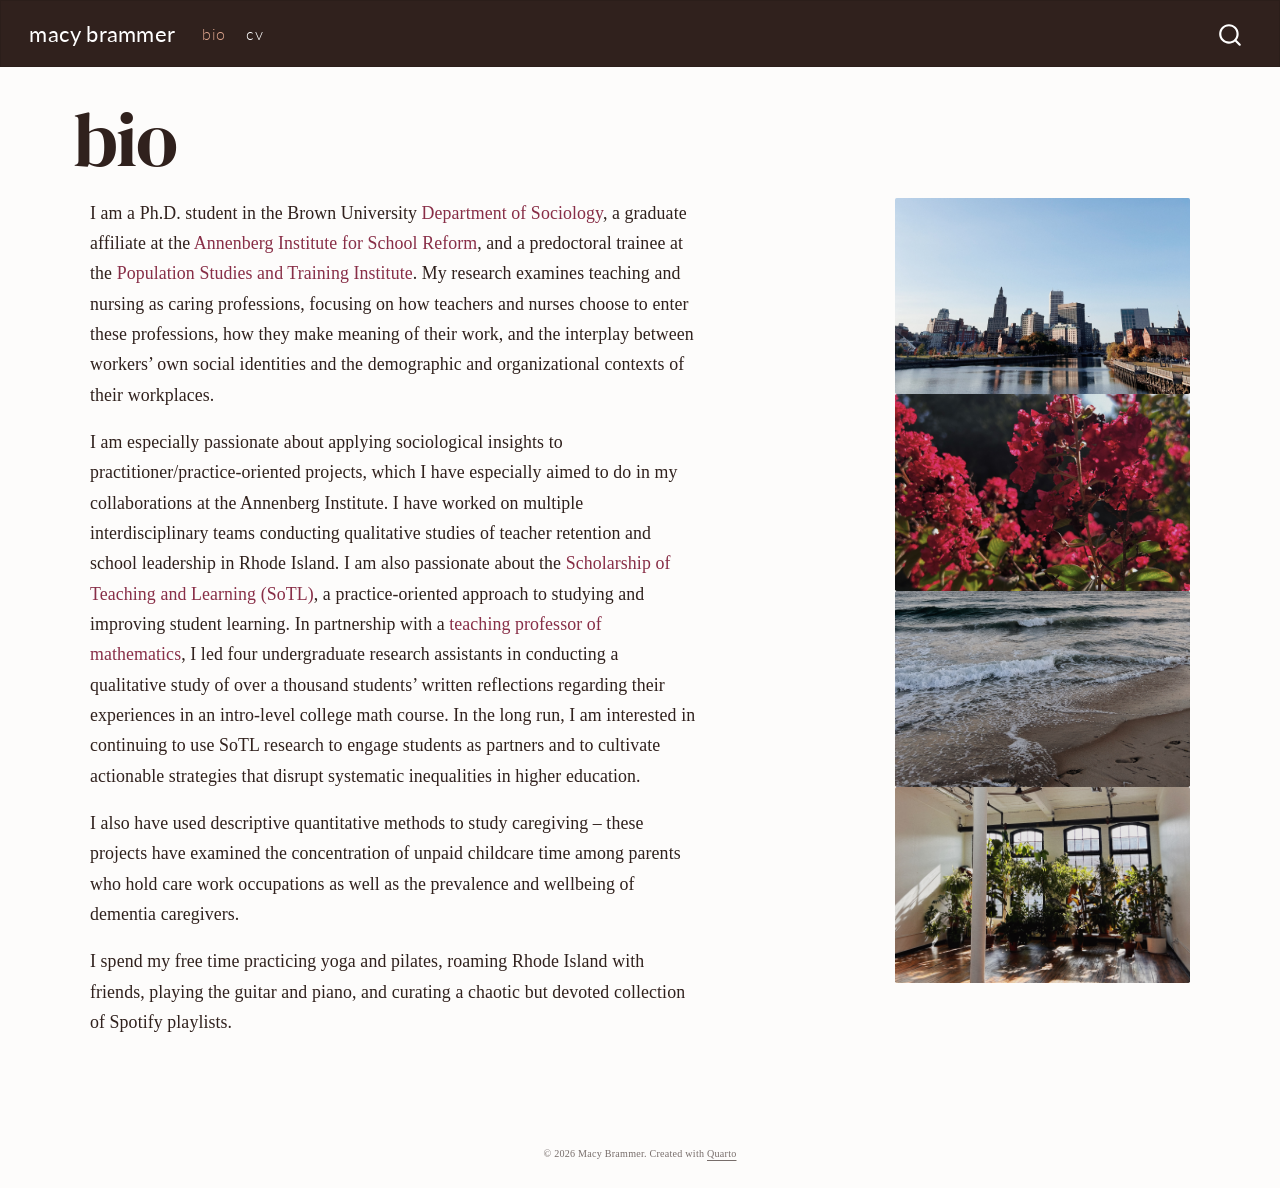
==== about.html @ 9151dffd "Built site for gh-pages" ====
<!DOCTYPE html>
<html xmlns="http://www.w3.org/1999/xhtml" lang="en" xml:lang="en"><head>

<meta charset="utf-8">
<meta name="generator" content="quarto-1.10.18">

<meta name="viewport" content="width=device-width, initial-scale=1.0, user-scalable=yes">


<title>bio – macy brammer</title>
<style>
/* Default styles provided by pandoc.
** See https://pandoc.org/MANUAL.html#variables-for-html for config info.
*/
span.smallcaps{font-variant: small-caps;}
div.columns{display: flex; gap: 1.5em;}
div.column{flex: auto;}
@media screen {
div.columns{gap: min(4vw, 1.5em);}
div.column{overflow-x: auto;}
}
div.hanging-indent{margin-left: 1.5em; text-indent: -1.5em;}
ul.task-list{list-style: none;}
ul.task-list li input[type="checkbox"] {
  width: 0.8em;
  margin: 0 0.8em 0.2em -1em; /* quarto-specific, see https://github.com/quarto-dev/quarto-cli/issues/4556 */ 
  vertical-align: middle;
}
</style>


<script src="site_libs/quarto-nav/quarto-nav.js"></script>
<script src="site_libs/quarto-nav/headroom.min.js"></script>
<script src="site_libs/clipboard/clipboard.min.js"></script>
<script src="site_libs/quarto-search/autocomplete.umd.js"></script>
<script src="site_libs/quarto-search/fuse.min.js"></script>
<script src="site_libs/quarto-search/quarto-search.js"></script>
<meta name="quarto:offset" content="./">
<script src="site_libs/quarto-html/quarto.js" type="module"></script>
<script src="site_libs/quarto-html/tabsets/tabsets.js" type="module"></script>
<script src="site_libs/quarto-html/popper.min.js"></script>
<script src="site_libs/quarto-html/tippy.umd.min.js"></script>
<script src="site_libs/quarto-html/anchor.min.js"></script>
<link href="site_libs/quarto-html/tippy.css" rel="stylesheet">
<link href="site_libs/quarto-html/quarto-syntax-highlighting-64a204ab8560d761af7679ceaba22944.css" rel="stylesheet" id="quarto-text-highlighting-styles">
<script src="site_libs/bootstrap/bootstrap.min.js"></script>
<link href="site_libs/bootstrap/bootstrap-icons.css" rel="stylesheet">
<link href="site_libs/bootstrap/bootstrap-67c8a70a88e616a571a71c9771761656.min.css" rel="stylesheet" append-hash="true" id="quarto-bootstrap" data-mode="light">
<script id="quarto-search-options" type="application/json">{
  "location": "navbar",
  "copy-button": false,
  "collapse-after": 3,
  "panel-placement": "end",
  "type": "overlay",
  "limit": 50,
  "keyboard-shortcut": [
    "f",
    "/",
    "s"
  ],
  "show-item-context": false,
  "language": {
    "search-no-results-text": "No results",
    "search-matching-documents-text": "matching documents",
    "search-copy-link-title": "Copy link to search",
    "search-hide-matches-text": "Hide additional matches",
    "search-more-match-text": "more match in this document",
    "search-more-matches-text": "more matches in this document",
    "search-clear-button-title": "Clear",
    "search-text-placeholder": "",
    "search-detached-cancel-button-title": "Cancel",
    "search-submit-button-title": "Submit",
    "search-label": "Search"
  }
}</script>


<link rel="stylesheet" href="styles.css">
</head>

<body class="nav-fixed quarto-light">

<div id="quarto-search-results"></div>
  <header id="quarto-header" class="headroom fixed-top">
    <nav class="navbar navbar-expand-lg " data-bs-theme="dark">
      <div class="navbar-container container-fluid">
      <div class="navbar-brand-container mx-auto">
    <a class="navbar-brand" href="./index.html">
    <span class="navbar-title">macy brammer</span>
    </a>
  </div>
            <div id="quarto-search" class="" title="Search"></div>
          <button class="navbar-toggler" type="button" data-bs-toggle="collapse" data-bs-target="#navbarCollapse" aria-controls="navbarCollapse" role="menu" aria-expanded="false" aria-label="Toggle navigation" onclick="if (window.quartoToggleHeadroom) { window.quartoToggleHeadroom(); }">
  <span class="navbar-toggler-icon"></span>
</button>
          <div class="collapse navbar-collapse" id="navbarCollapse">
            <ul class="navbar-nav navbar-nav-scroll me-auto">
  <li class="nav-item">
    <a class="nav-link active" href="./about.html" aria-current="page"> 
<span class="menu-text">bio</span></a>
  </li>  
  <li class="nav-item">
    <a class="nav-link" href="./cv.html"> 
<span class="menu-text">cv</span></a>
  </li>  
</ul>
          </div> <!-- /navcollapse -->
            <div class="quarto-navbar-tools">
</div>
      </div> <!-- /container-fluid -->
    </nav>
</header>
<!-- content -->
<div id="quarto-content" class="quarto-container page-columns page-rows-contents page-layout-full page-navbar">
<!-- sidebar -->
<!-- margin-sidebar -->
    <div id="quarto-margin-sidebar" class="sidebar margin-sidebar zindex-bottom">
        
    </div>
<!-- main -->
<main class="content column-page" id="quarto-document-content">

<header id="title-block-header" class="quarto-title-block default">
<div class="quarto-title">
<h1 class="title">bio</h1>
</div>



<div class="quarto-title-meta column-page">

    
  
    
  </div>
  


</header>


<div class="about-grid">
<div class="about-text">
<p>I am a Ph.D.&nbsp;student in the Brown University <a href="https://sociology.brown.edu/people/macy-brammer" class="no-underline">Department of Sociology</a>, a graduate affiliate at the <a href="https://annenberg.brown.edu/people/macy-brammer" class="no-underline">Annenberg Institute for School Reform</a>, and a predoctoral trainee at the <a href="https://pstc.brown.edu/people/macy-brammer" class="no-underline">Population Studies and Training Institute</a>. My research examines teaching and nursing as caring professions, focusing on how teachers and nurses choose to enter these professions, how they make meaning of their work, and the interplay between workers’ own social identities and the demographic and organizational contexts of their workplaces.</p>
<p>I am especially passionate about applying sociological insights to practitioner/practice-oriented projects, which I have especially aimed to do in my collaborations at the Annenberg Institute. I have worked on multiple interdisciplinary teams conducting qualitative studies of teacher retention and school leadership in Rhode Island. I am also passionate about the <a href="https://www.centerforengagedlearning.org/studying-engaged-learning/what-is-sotl/" class="no-underline">Scholarship of Teaching and Learning (SoTL)</a>, a practice-oriented approach to studying and improving student learning. In partnership with a <a href="https://sites.google.com/a/brown.edu/jordan-kostiuk/" class="no-underline">teaching professor of mathematics</a>, I led four undergraduate research assistants in conducting a qualitative study of over a thousand students’ written reflections regarding their experiences in an intro-level college math course. In the long run, I am interested in continuing to use SoTL research to engage students as partners and to cultivate actionable strategies that disrupt systematic inequalities in higher education.</p>
<p>I also have used descriptive quantitative methods to study caregiving – these projects have examined the concentration of unpaid childcare time among parents who hold care work occupations as well as the prevalence and wellbeing of dementia caregivers.</p>
<p>I spend my free time practicing yoga and pilates, roaming Rhode Island with friends, playing the guitar and piano, and curating a chaotic but devoted collection of Spotify playlists.</p>
</div>
<div class="about-images">
<p><img src="images/provday2.jpg" class="img-fluid"> <img src="images/redflowers.jpg" class="img-fluid"> <img src="images/ocean2.jpg" class="img-fluid"> <img src="images/yoga.jpg" class="img-fluid"></p>


</div>
</div>

</main> <!-- /main -->
<script id="quarto-html-after-body" type="application/javascript">
  window.document.addEventListener("DOMContentLoaded", function (event) {
    const icon = "";
    const anchorJS = new window.AnchorJS();
    anchorJS.options = {
      placement: 'right',
      icon: icon
    };
    anchorJS.add('.anchored');
    const isCodeAnnotation = (el) => {
      for (const clz of el.classList) {
        if (clz.startsWith('code-annotation-')) {                     
          return true;
        }
      }
      return false;
    }
    const onCopySuccess = function(e) {
      // button target
      const button = e.trigger;
      // don't keep focus
      button.blur();
      // flash "checked"
      button.classList.add('code-copy-button-checked');
      var currentTitle = button.getAttribute("title");
      button.setAttribute("title", "Copied!");
      let tooltip;
      if (window.bootstrap) {
        button.setAttribute("data-bs-toggle", "tooltip");
        button.setAttribute("data-bs-placement", "left");
        button.setAttribute("data-bs-title", "Copied!");
        tooltip = new bootstrap.Tooltip(button, 
          { trigger: "manual", 
            customClass: "code-copy-button-tooltip",
            offset: [0, -8]});
        tooltip.show();    
      }
      setTimeout(function() {
        if (tooltip) {
          tooltip.hide();
          button.removeAttribute("data-bs-title");
          button.removeAttribute("data-bs-toggle");
          button.removeAttribute("data-bs-placement");
        }
        button.setAttribute("title", currentTitle);
        button.classList.remove('code-copy-button-checked');
      }, 1000);
      // clear code selection
      e.clearSelection();
    }
    const getTextToCopy = function(trigger) {
      const outerScaffold = trigger.parentElement.cloneNode(true);
      const codeEl = outerScaffold.querySelector('code');
      for (const childEl of codeEl.children) {
        if (isCodeAnnotation(childEl)) {
          childEl.remove();
        }
      }
      return codeEl.innerText;
    }
    const clipboard = new window.ClipboardJS('.code-copy-button:not([data-in-quarto-modal])', {
      text: getTextToCopy
    });
    clipboard.on('success', onCopySuccess);
    if (window.document.getElementById('quarto-embedded-source-code-modal')) {
      const clipboardModal = new window.ClipboardJS('.code-copy-button[data-in-quarto-modal]', {
        text: getTextToCopy,
        container: window.document.getElementById('quarto-embedded-source-code-modal')
      });
      clipboardModal.on('success', onCopySuccess);
    }
      var localhostRegex = new RegExp(/^(?:http|https):\/\/localhost\:?[0-9]*\//);
      var mailtoRegex = new RegExp(/^mailto:/);
        var filterRegex = new RegExp('/' + window.location.host + '/');
      var isInternal = (href) => {
          return filterRegex.test(href) || localhostRegex.test(href) || mailtoRegex.test(href);
      }
      // Inspect non-navigation links and adorn them if external
     var links = window.document.querySelectorAll('a[href]:not(.nav-link):not(.navbar-brand):not(.toc-action):not(.sidebar-link):not(.sidebar-item-toggle):not(.pagination-link):not(.no-external):not([aria-hidden]):not(.dropdown-item):not(.quarto-navigation-tool):not(.about-link)');
      for (var i=0; i<links.length; i++) {
        const link = links[i];
        if (!isInternal(link.href)) {
          // undo the damage that might have been done by quarto-nav.js in the case of
          // links that we want to consider external
          if (link.dataset.originalHref !== undefined) {
            link.href = link.dataset.originalHref;
          }
        }
      }
    function tippyHover(el, contentFn, onTriggerFn, onUntriggerFn) {
      const config = {
        allowHTML: true,
        maxWidth: 500,
        delay: 100,
        arrow: false,
        appendTo: function(el) {
            return el.parentElement;
        },
        interactive: true,
        interactiveBorder: 10,
        theme: 'quarto',
        placement: 'bottom-start',
      };
      if (contentFn) {
        config.content = contentFn;
      }
      if (onTriggerFn) {
        config.onTrigger = onTriggerFn;
      }
      if (onUntriggerFn) {
        config.onUntrigger = onUntriggerFn;
      }
      window.tippy(el, config); 
    }
    const noterefs = window.document.querySelectorAll('a[role="doc-noteref"]');
    for (var i=0; i<noterefs.length; i++) {
      const ref = noterefs[i];
      tippyHover(ref, function() {
        // use id or data attribute instead here
        let href = ref.getAttribute('data-footnote-href') || ref.getAttribute('href');
        try { href = new URL(href).hash; } catch {}
        const id = href.replace(/^#\/?/, "");
        const note = window.document.getElementById(id);
        if (note) {
          return note.innerHTML;
        } else {
          return "";
        }
      });
    }
    const xrefs = window.document.querySelectorAll('a.quarto-xref');
    const processXRef = (id, note) => {
      // Strip column container classes
      const stripColumnClz = (el) => {
        el.classList.remove("page-full", "page-columns");
        if (el.children) {
          for (const child of el.children) {
            stripColumnClz(child);
          }
        }
      }
      stripColumnClz(note)
      if (id === null || id.startsWith('sec-')) {
        // Special case sections, only their first couple elements
        const container = document.createElement("div");
        if (note.children && note.children.length > 2) {
          container.appendChild(note.children[0].cloneNode(true));
          for (let i = 1; i < note.children.length; i++) {
            const child = note.children[i];
            if (child.tagName === "P" && child.innerText === "") {
              continue;
            } else {
              container.appendChild(child.cloneNode(true));
              break;
            }
          }
          if (window.Quarto?.typesetMath) {
            window.Quarto.typesetMath(container);
          }
          return container.innerHTML
        } else {
          if (window.Quarto?.typesetMath) {
            window.Quarto.typesetMath(note);
          }
          return note.innerHTML;
        }
      } else {
        // Remove any anchor links if they are present
        const anchorLink = note.querySelector('a.anchorjs-link');
        if (anchorLink) {
          anchorLink.remove();
        }
        if (window.Quarto?.typesetMath) {
          window.Quarto.typesetMath(note);
        }
        if (note.classList.contains("callout")) {
          return note.outerHTML;
        } else {
          return note.innerHTML;
        }
      }
    }
    for (var i=0; i<xrefs.length; i++) {
      const xref = xrefs[i];
      tippyHover(xref, undefined, function(instance) {
        instance.disable();
        let url = xref.getAttribute('href');
        let hash = undefined; 
        if (url.startsWith('#')) {
          hash = url;
        } else {
          try { hash = new URL(url).hash; } catch {}
        }
        if (hash) {
          const id = hash.replace(/^#\/?/, "");
          const note = window.document.getElementById(id);
          if (note !== null) {
            try {
              const html = processXRef(id, note.cloneNode(true));
              instance.setContent(html);
            } finally {
              instance.enable();
              instance.show();
            }
          } else {
            // See if we can fetch this
            fetch(url.split('#')[0])
            .then(res => res.text())
            .then(html => {
              const parser = new DOMParser();
              const htmlDoc = parser.parseFromString(html, "text/html");
              const note = htmlDoc.getElementById(id);
              if (note !== null) {
                const html = processXRef(id, note);
                instance.setContent(html);
              } 
            }).finally(() => {
              instance.enable();
              instance.show();
            });
          }
        } else {
          // See if we can fetch a full url (with no hash to target)
          // This is a special case and we should probably do some content thinning / targeting
          fetch(url)
          .then(res => res.text())
          .then(html => {
            const parser = new DOMParser();
            const htmlDoc = parser.parseFromString(html, "text/html");
            const note = htmlDoc.querySelector('main.content');
            if (note !== null) {
              // This should only happen for chapter cross references
              // (since there is no id in the URL)
              // remove the first header
              if (note.children.length > 0 && note.children[0].tagName === "HEADER") {
                note.children[0].remove();
              }
              const html = processXRef(null, note);
              instance.setContent(html);
            } 
          }).finally(() => {
            instance.enable();
            instance.show();
          });
        }
      }, function(instance) {
      });
    }
        let selectedAnnoteEl;
        const selectorForAnnotation = ( cell, annotation) => {
          let cellAttr = 'data-code-cell="' + cell + '"';
          let lineAttr = 'data-code-annotation="' +  annotation + '"';
          const selector = 'span[' + cellAttr + '][' + lineAttr + ']';
          return selector;
        }
        const selectCodeLines = (annoteEl) => {
          const doc = window.document;
          const targetCell = annoteEl.getAttribute("data-target-cell");
          const targetAnnotation = annoteEl.getAttribute("data-target-annotation");
          const annoteSpan = window.document.querySelector(selectorForAnnotation(targetCell, targetAnnotation));
          const lines = annoteSpan.getAttribute("data-code-lines").split(",");
          const lineIds = lines.map((line) => {
            return targetCell + "-" + line;
          })
          let top = null;
          let height = null;
          let parent = null;
          if (lineIds.length > 0) {
              //compute the position of the single el (top and bottom and make a div)
              const el = window.document.getElementById(lineIds[0]);
              top = el.offsetTop;
              height = el.offsetHeight;
              parent = el.parentElement.parentElement;
            if (lineIds.length > 1) {
              const lastEl = window.document.getElementById(lineIds[lineIds.length - 1]);
              const bottom = lastEl.offsetTop + lastEl.offsetHeight;
              height = bottom - top;
            }
            if (top !== null && height !== null && parent !== null) {
              // cook up a div (if necessary) and position it 
              let div = window.document.getElementById("code-annotation-line-highlight");
              if (div === null) {
                div = window.document.createElement("div");
                div.setAttribute("id", "code-annotation-line-highlight");
                div.style.position = 'absolute';
                parent.appendChild(div);
              }
              div.style.top = top - 2 + "px";
              div.style.height = height + 4 + "px";
              div.style.left = 0;
              let gutterDiv = window.document.getElementById("code-annotation-line-highlight-gutter");
              if (gutterDiv === null) {
                gutterDiv = window.document.createElement("div");
                gutterDiv.setAttribute("id", "code-annotation-line-highlight-gutter");
                gutterDiv.style.position = 'absolute';
                const codeCell = window.document.getElementById(targetCell);
                const gutter = codeCell.querySelector('.code-annotation-gutter');
                gutter.appendChild(gutterDiv);
              }
              gutterDiv.style.top = top - 2 + "px";
              gutterDiv.style.height = height + 4 + "px";
            }
            selectedAnnoteEl = annoteEl;
          }
        };
        const unselectCodeLines = () => {
          const elementsIds = ["code-annotation-line-highlight", "code-annotation-line-highlight-gutter"];
          elementsIds.forEach((elId) => {
            const div = window.document.getElementById(elId);
            if (div) {
              div.remove();
            }
          });
          selectedAnnoteEl = undefined;
        };
          // Handle positioning of the toggle
      window.addEventListener(
        "resize",
        throttle(() => {
          elRect = undefined;
          if (selectedAnnoteEl) {
            selectCodeLines(selectedAnnoteEl);
          }
        }, 10)
      );
      function throttle(fn, ms) {
      let throttle = false;
      let timer;
        return (...args) => {
          if(!throttle) { // first call gets through
              fn.apply(this, args);
              throttle = true;
          } else { // all the others get throttled
              if(timer) clearTimeout(timer); // cancel #2
              timer = setTimeout(() => {
                fn.apply(this, args);
                timer = throttle = false;
              }, ms);
          }
        };
      }
        // Attach click handler to the DT
        const annoteDls = window.document.querySelectorAll('dt[data-target-cell]');
        for (const annoteDlNode of annoteDls) {
          annoteDlNode.addEventListener('click', (event) => {
            const clickedEl = event.target;
            if (clickedEl !== selectedAnnoteEl) {
              unselectCodeLines();
              const activeEl = window.document.querySelector('dt[data-target-cell].code-annotation-active');
              if (activeEl) {
                activeEl.classList.remove('code-annotation-active');
              }
              selectCodeLines(clickedEl);
              clickedEl.classList.add('code-annotation-active');
            } else {
              // Unselect the line
              unselectCodeLines();
              clickedEl.classList.remove('code-annotation-active');
            }
          });
        }
    const findCites = (el) => {
      const parentEl = el.parentElement;
      if (parentEl) {
        const cites = parentEl.dataset.cites;
        if (cites) {
          return {
            el,
            cites: cites.split(' ')
          };
        } else {
          return findCites(el.parentElement)
        }
      } else {
        return undefined;
      }
    };
    var bibliorefs = window.document.querySelectorAll('a[role="doc-biblioref"]');
    for (var i=0; i<bibliorefs.length; i++) {
      const ref = bibliorefs[i];
      const citeInfo = findCites(ref);
      if (citeInfo) {
        tippyHover(citeInfo.el, function() {
          var popup = window.document.createElement('div');
          citeInfo.cites.forEach(function(cite) {
            var citeDiv = window.document.createElement('div');
            citeDiv.classList.add('hanging-indent');
            citeDiv.classList.add('csl-entry');
            var biblioDiv = window.document.getElementById('ref-' + cite);
            if (biblioDiv) {
              citeDiv.innerHTML = biblioDiv.innerHTML;
            }
            popup.appendChild(citeDiv);
          });
          return popup.innerHTML;
        });
      }
    }
  });
  </script>
</div> <!-- /content -->
<footer class="footer">
  <div class="nav-footer">
    <div class="nav-footer-left">
      &nbsp;
    </div>   
    <div class="nav-footer-center">
<p>© 2026 Macy Brammer. Created with <a href="https://quarto.org/">Quarto</a></p>
</div>
    <div class="nav-footer-right">
      &nbsp;
    </div>
  </div>
</footer>




</body></html>
---- site_libs/quarto-html/tippy.css ----
.tippy-box[data-animation=fade][data-state=hidden]{opacity:0}[data-tippy-root]{max-width:calc(100vw - 10px)}.tippy-box{position:relative;background-color:#333;color:#fff;border-radius:4px;font-size:14px;line-height:1.4;white-space:normal;outline:0;transition-property:transform,visibility,opacity}.tippy-box[data-placement^=top]>.tippy-arrow{bottom:0}.tippy-box[data-placement^=top]>.tippy-arrow:before{bottom:-7px;left:0;border-width:8px 8px 0;border-top-color:initial;transform-origin:center top}.tippy-box[data-placement^=bottom]>.tippy-arrow{top:0}.tippy-box[data-placement^=bottom]>.tippy-arrow:before{top:-7px;left:0;border-width:0 8px 8px;border-bottom-color:initial;transform-origin:center bottom}.tippy-box[data-placement^=left]>.tippy-arrow{right:0}.tippy-box[data-placement^=left]>.tippy-arrow:before{border-width:8px 0 8px 8px;border-left-color:initial;right:-7px;transform-origin:center left}.tippy-box[data-placement^=right]>.tippy-arrow{left:0}.tippy-box[data-placement^=right]>.tippy-arrow:before{left:-7px;border-width:8px 8px 8px 0;border-right-color:initial;transform-origin:center right}.tippy-box[data-inertia][data-state=visible]{transition-timing-function:cubic-bezier(.54,1.5,.38,1.11)}.tippy-arrow{width:16px;height:16px;color:#333}.tippy-arrow:before{content:"";position:absolute;border-color:transparent;border-style:solid}.tippy-content{position:relative;padding:5px 9px;z-index:1}
---- site_libs/quarto-html/quarto-syntax-highlighting-64a204ab8560d761af7679ceaba22944.css ----
/* quarto syntax highlight colors */
:root {
  --quarto-hl-ot-color: #003B4F;
  --quarto-hl-at-color: #657422;
  --quarto-hl-ss-color: #20794D;
  --quarto-hl-an-color: #5E5E5E;
  --quarto-hl-fu-color: #4758AB;
  --quarto-hl-st-color: #20794D;
  --quarto-hl-cf-color: #003B4F;
  --quarto-hl-op-color: #5E5E5E;
  --quarto-hl-er-color: #AD0000;
  --quarto-hl-bn-color: #AD0000;
  --quarto-hl-al-color: #AD0000;
  --quarto-hl-va-color: #111111;
  --quarto-hl-bu-color: inherit;
  --quarto-hl-ex-color: inherit;
  --quarto-hl-pp-color: #AD0000;
  --quarto-hl-in-color: #5E5E5E;
  --quarto-hl-vs-color: #20794D;
  --quarto-hl-wa-color: #5E5E5E;
  --quarto-hl-do-color: #5E5E5E;
  --quarto-hl-im-color: #00769E;
  --quarto-hl-ch-color: #20794D;
  --quarto-hl-dt-color: #AD0000;
  --quarto-hl-fl-color: #AD0000;
  --quarto-hl-co-color: #5E5E5E;
  --quarto-hl-cv-color: #5E5E5E;
  --quarto-hl-cn-color: #8f5902;
  --quarto-hl-sc-color: #5E5E5E;
  --quarto-hl-dv-color: #AD0000;
  --quarto-hl-kw-color: #003B4F;
}

/* other quarto variables */
:root {
  --quarto-font-monospace: SFMono-Regular, Menlo, Monaco, Consolas, "Liberation Mono", "Courier New", monospace;
}

/* syntax highlight based on Pandoc's rules */
pre > code.sourceCode > span {
  color: #003B4F;
}

code.sourceCode > span {
  color: #003B4F;
}

div.sourceCode,
div.sourceCode pre.sourceCode {
  color: #003B4F;
}

/* Normal */
code span {
  color: #003B4F;
}

/* Alert */
code span.al {
  color: #AD0000;
  font-style: inherit;
}

/* Annotation */
code span.an {
  color: #5E5E5E;
  font-style: inherit;
}

/* Attribute */
code span.at {
  color: #657422;
  font-style: inherit;
}

/* BaseN */
code span.bn {
  color: #AD0000;
  font-style: inherit;
}

/* BuiltIn */
code span.bu {
  font-style: inherit;
}

/* ControlFlow */
code span.cf {
  color: #003B4F;
  font-weight: bold;
  font-style: inherit;
}

/* Char */
code span.ch {
  color: #20794D;
  font-style: inherit;
}

/* Constant */
code span.cn {
  color: #8f5902;
  font-style: inherit;
}

/* Comment */
code span.co {
  color: #5E5E5E;
  font-style: inherit;
}

/* CommentVar */
code span.cv {
  color: #5E5E5E;
  font-style: italic;
}

/* Documentation */
code span.do {
  color: #5E5E5E;
  font-style: italic;
}

/* DataType */
code span.dt {
  color: #AD0000;
  font-style: inherit;
}

/* DecVal */
code span.dv {
  color: #AD0000;
  font-style: inherit;
}

/* Error */
code span.er {
  color: #AD0000;
  font-style: inherit;
}

/* Extension */
code span.ex {
  font-style: inherit;
}

/* Float */
code span.fl {
  color: #AD0000;
  font-style: inherit;
}

/* Function */
code span.fu {
  color: #4758AB;
  font-style: inherit;
}

/* Import */
code span.im {
  color: #00769E;
  font-style: inherit;
}

/* Information */
code span.in {
  color: #5E5E5E;
  font-style: inherit;
}

/* Keyword */
code span.kw {
  color: #003B4F;
  font-weight: bold;
  font-style: inherit;
}

/* Operator */
code span.op {
  color: #5E5E5E;
  font-style: inherit;
}

/* Other */
code span.ot {
  color: #003B4F;
  font-style: inherit;
}

/* Preprocessor */
code span.pp {
  color: #AD0000;
  font-style: inherit;
}

/* SpecialChar */
code span.sc {
  color: #5E5E5E;
  font-style: inherit;
}

/* SpecialString */
code span.ss {
  color: #20794D;
  font-style: inherit;
}

/* String */
code span.st {
  color: #20794D;
  font-style: inherit;
}

/* Variable */
code span.va {
  color: #111111;
  font-style: inherit;
}

/* VerbatimString */
code span.vs {
  color: #20794D;
  font-style: inherit;
}

/* Warning */
code span.wa {
  color: #5E5E5E;
  font-style: italic;
}

.prevent-inlining {
  content: "</";
}

/*# sourceMappingURL=9d8d5bb603a83b8298b89080a598c93b.css.map */
---- styles.css ----
/* css styles */
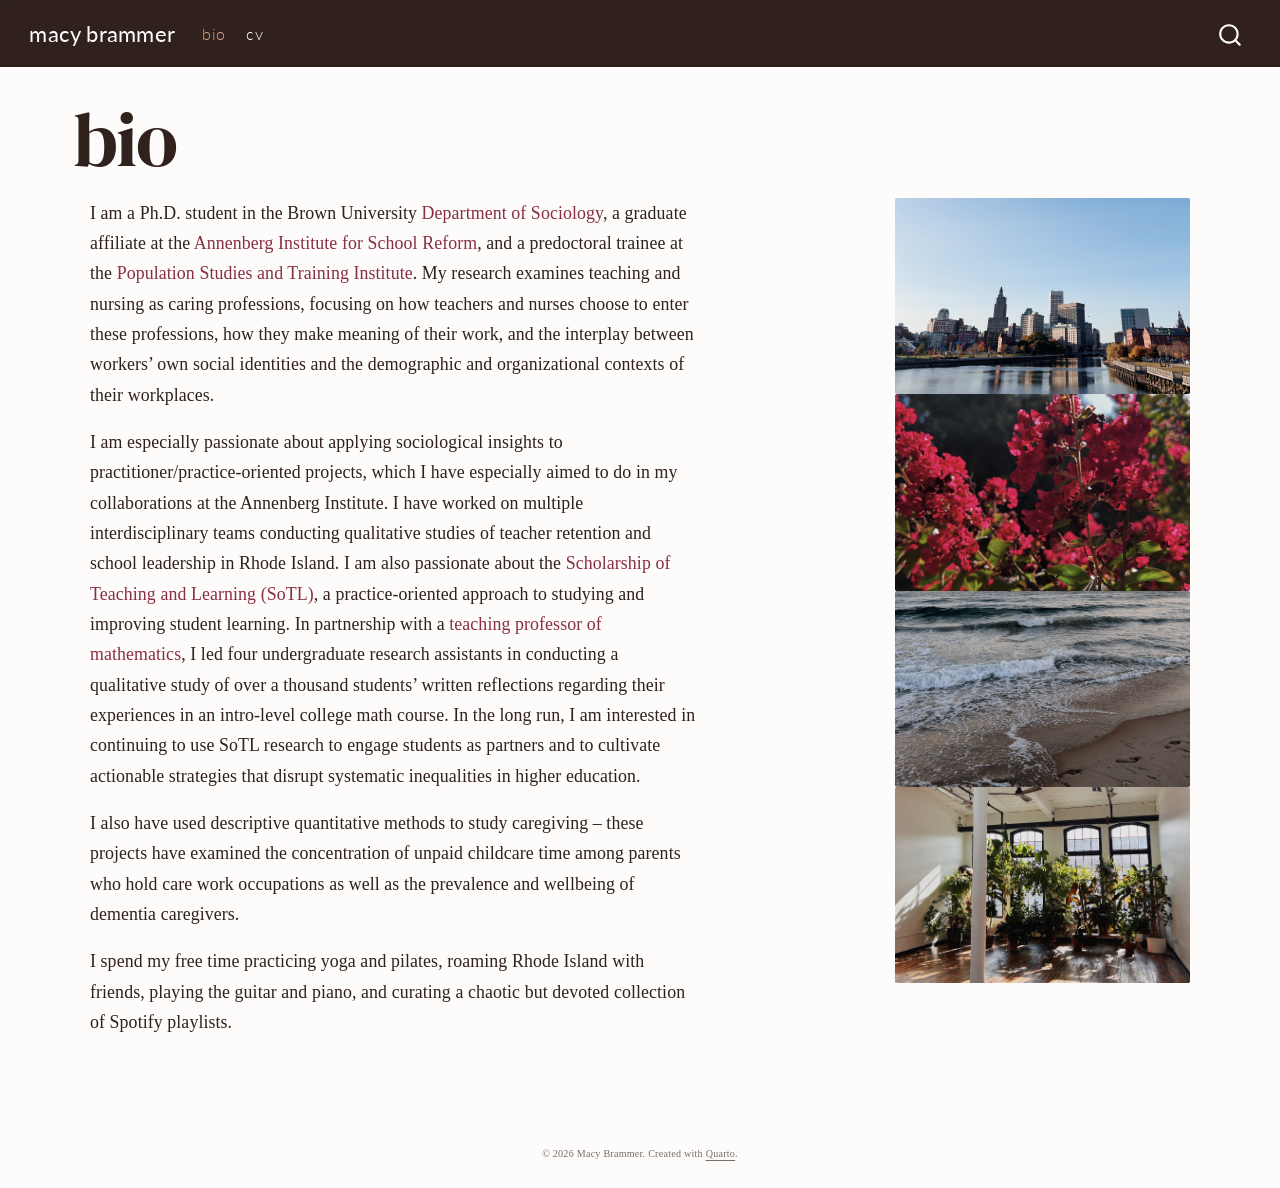
==== commit cfa335cf: "Built site for gh-pages" ====
--- a/about.html
+++ b/about.html
@@ -36,6 +36,7 @@
 <script src="site_libs/quarto-search/fuse.min.js"></script>
 <script src="site_libs/quarto-search/quarto-search.js"></script>
 <meta name="quarto:offset" content="./">
+<link href="./favicon.png" rel="icon" type="image/png">
 <script src="site_libs/quarto-html/quarto.js" type="module"></script>
 <script src="site_libs/quarto-html/tabsets/tabsets.js" type="module"></script>
 <script src="site_libs/quarto-html/popper.min.js"></script>
@@ -227,7 +228,7 @@
     }
       var localhostRegex = new RegExp(/^(?:http|https):\/\/localhost\:?[0-9]*\//);
       var mailtoRegex = new RegExp(/^mailto:/);
-        var filterRegex = new RegExp('/' + window.location.host + '/');
+        var filterRegex = new RegExp("https:\/\/mlbrammer\.github\.io\/macybrammer\.github\.io\/");
       var isInternal = (href) => {
           return filterRegex.test(href) || localhostRegex.test(href) || mailtoRegex.test(href);
       }
@@ -561,7 +562,7 @@
       &nbsp;
     </div>   
     <div class="nav-footer-center">
-<p>© 2026 Macy Brammer. Created with <a href="https://quarto.org/">Quarto</a></p>
+<p>© 2026 Macy Brammer. Created with <a href="https://quarto.org/">Quarto</a>.</p>
 </div>
     <div class="nav-footer-right">
       &nbsp;
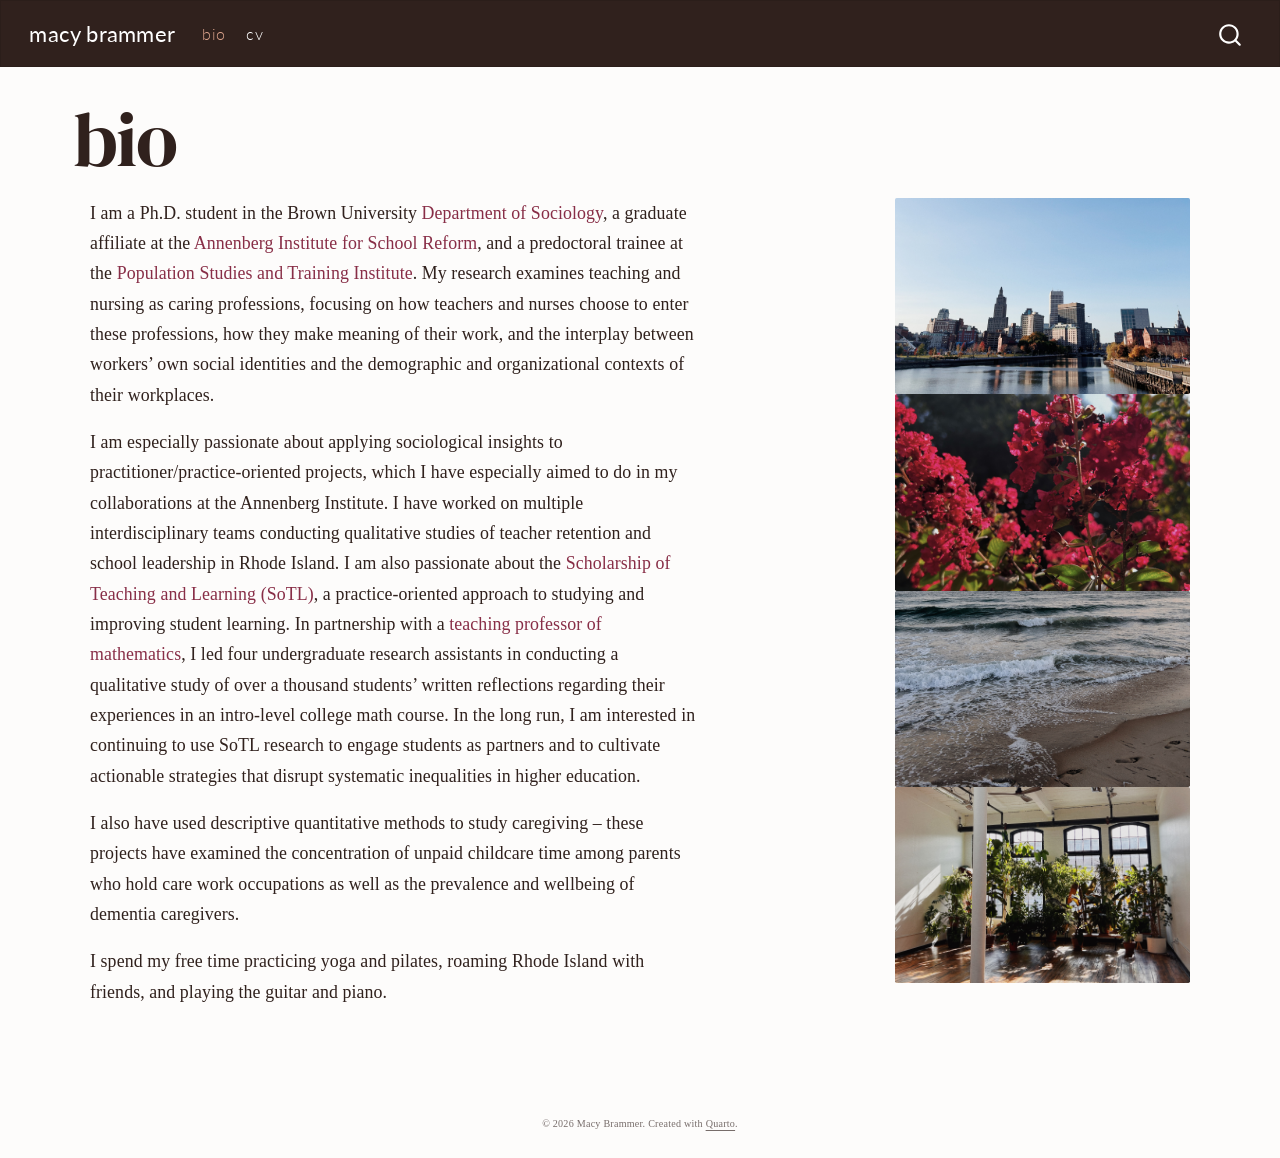
==== commit d6bbb8ce: "Built site for gh-pages" ====
--- a/about.html
+++ b/about.html
@@ -145,7 +145,7 @@
 <p>I am a Ph.D.&nbsp;student in the Brown University <a href="https://sociology.brown.edu/people/macy-brammer" class="no-underline">Department of Sociology</a>, a graduate affiliate at the <a href="https://annenberg.brown.edu/people/macy-brammer" class="no-underline">Annenberg Institute for School Reform</a>, and a predoctoral trainee at the <a href="https://pstc.brown.edu/people/macy-brammer" class="no-underline">Population Studies and Training Institute</a>. My research examines teaching and nursing as caring professions, focusing on how teachers and nurses choose to enter these professions, how they make meaning of their work, and the interplay between workers’ own social identities and the demographic and organizational contexts of their workplaces.</p>
 <p>I am especially passionate about applying sociological insights to practitioner/practice-oriented projects, which I have especially aimed to do in my collaborations at the Annenberg Institute. I have worked on multiple interdisciplinary teams conducting qualitative studies of teacher retention and school leadership in Rhode Island. I am also passionate about the <a href="https://www.centerforengagedlearning.org/studying-engaged-learning/what-is-sotl/" class="no-underline">Scholarship of Teaching and Learning (SoTL)</a>, a practice-oriented approach to studying and improving student learning. In partnership with a <a href="https://sites.google.com/a/brown.edu/jordan-kostiuk/" class="no-underline">teaching professor of mathematics</a>, I led four undergraduate research assistants in conducting a qualitative study of over a thousand students’ written reflections regarding their experiences in an intro-level college math course. In the long run, I am interested in continuing to use SoTL research to engage students as partners and to cultivate actionable strategies that disrupt systematic inequalities in higher education.</p>
 <p>I also have used descriptive quantitative methods to study caregiving – these projects have examined the concentration of unpaid childcare time among parents who hold care work occupations as well as the prevalence and wellbeing of dementia caregivers.</p>
-<p>I spend my free time practicing yoga and pilates, roaming Rhode Island with friends, playing the guitar and piano, and curating a chaotic but devoted collection of Spotify playlists.</p>
+<p>I spend my free time practicing yoga and pilates, roaming Rhode Island with friends, and playing the guitar and piano.</p>
 </div>
 <div class="about-images">
 <p><img src="images/provday2.jpg" class="img-fluid"> <img src="images/redflowers.jpg" class="img-fluid"> <img src="images/ocean2.jpg" class="img-fluid"> <img src="images/yoga.jpg" class="img-fluid"></p>
@@ -228,7 +228,7 @@
     }
       var localhostRegex = new RegExp(/^(?:http|https):\/\/localhost\:?[0-9]*\//);
       var mailtoRegex = new RegExp(/^mailto:/);
-        var filterRegex = new RegExp("https:\/\/mlbrammer\.github\.io\/macybrammer\.github\.io\/");
+        var filterRegex = new RegExp("https:\/\/macybrammer\.github\.io\/");
       var isInternal = (href) => {
           return filterRegex.test(href) || localhostRegex.test(href) || mailtoRegex.test(href);
       }
